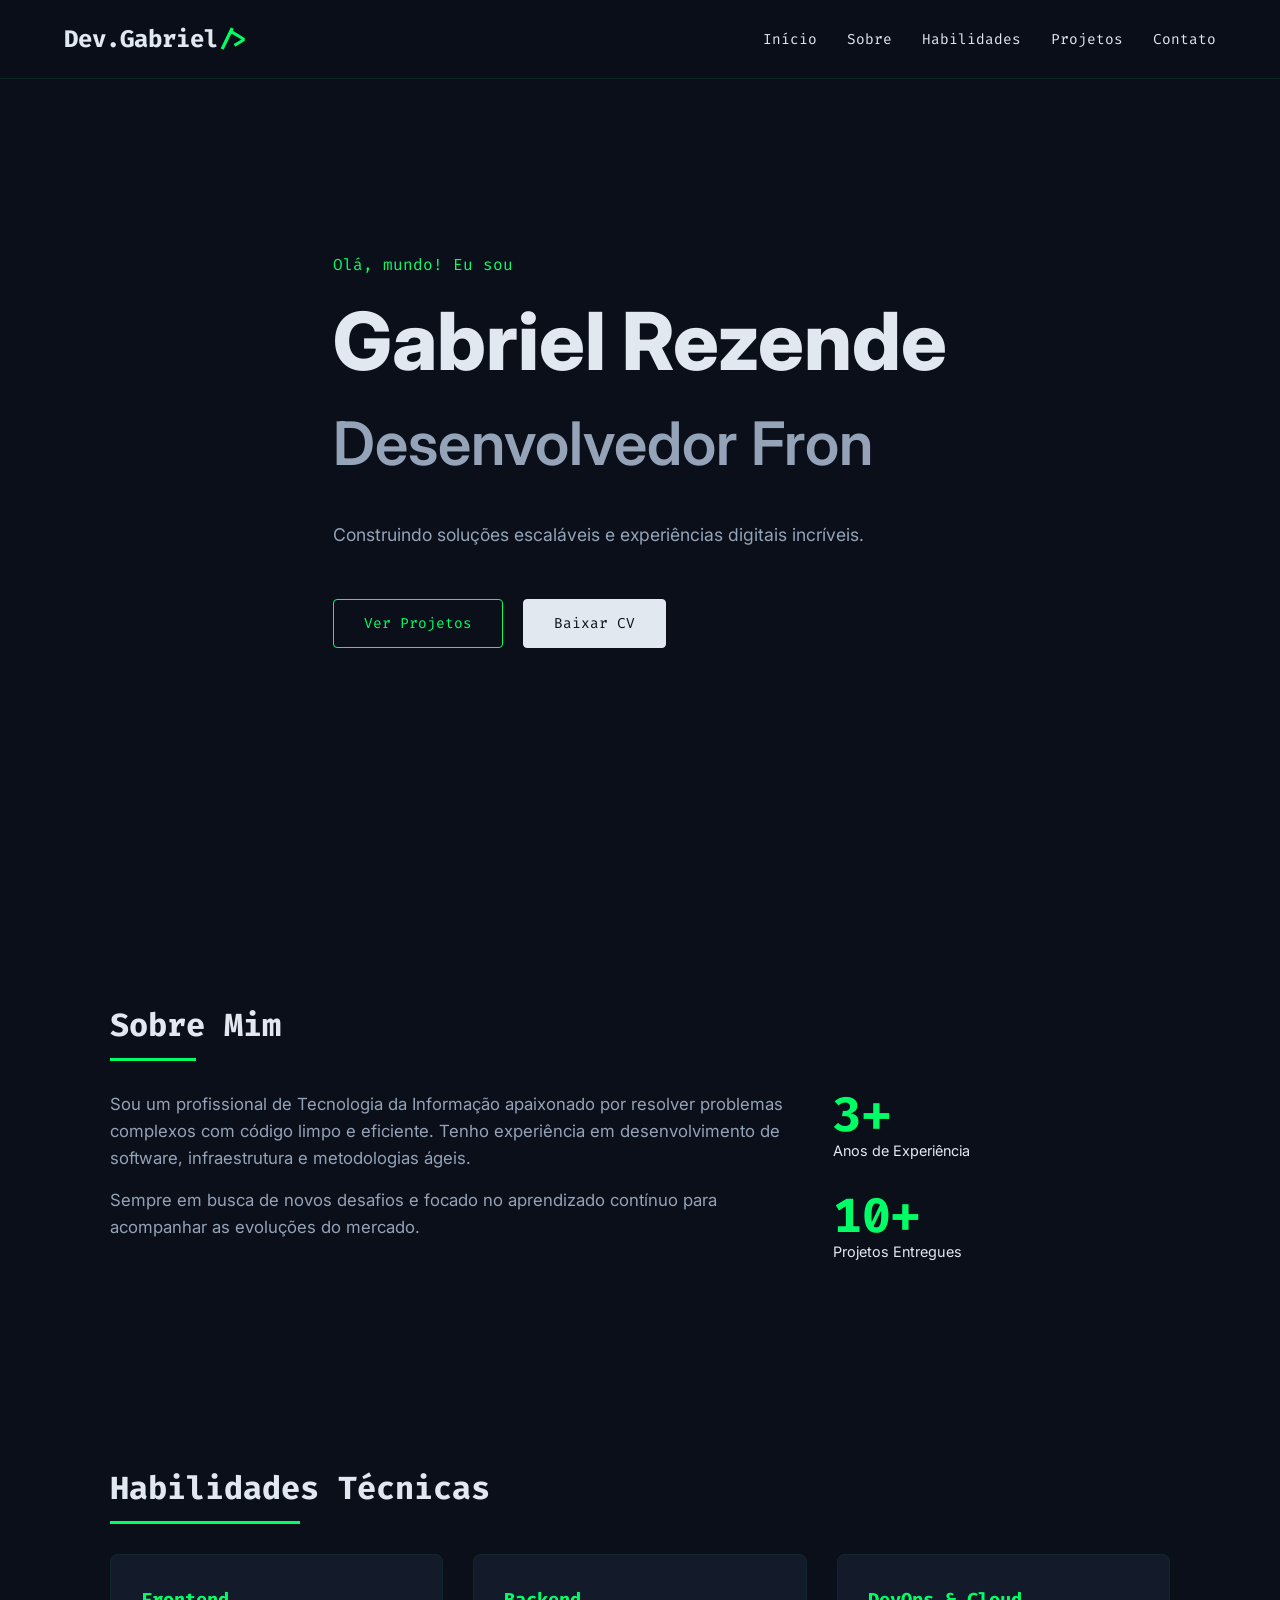
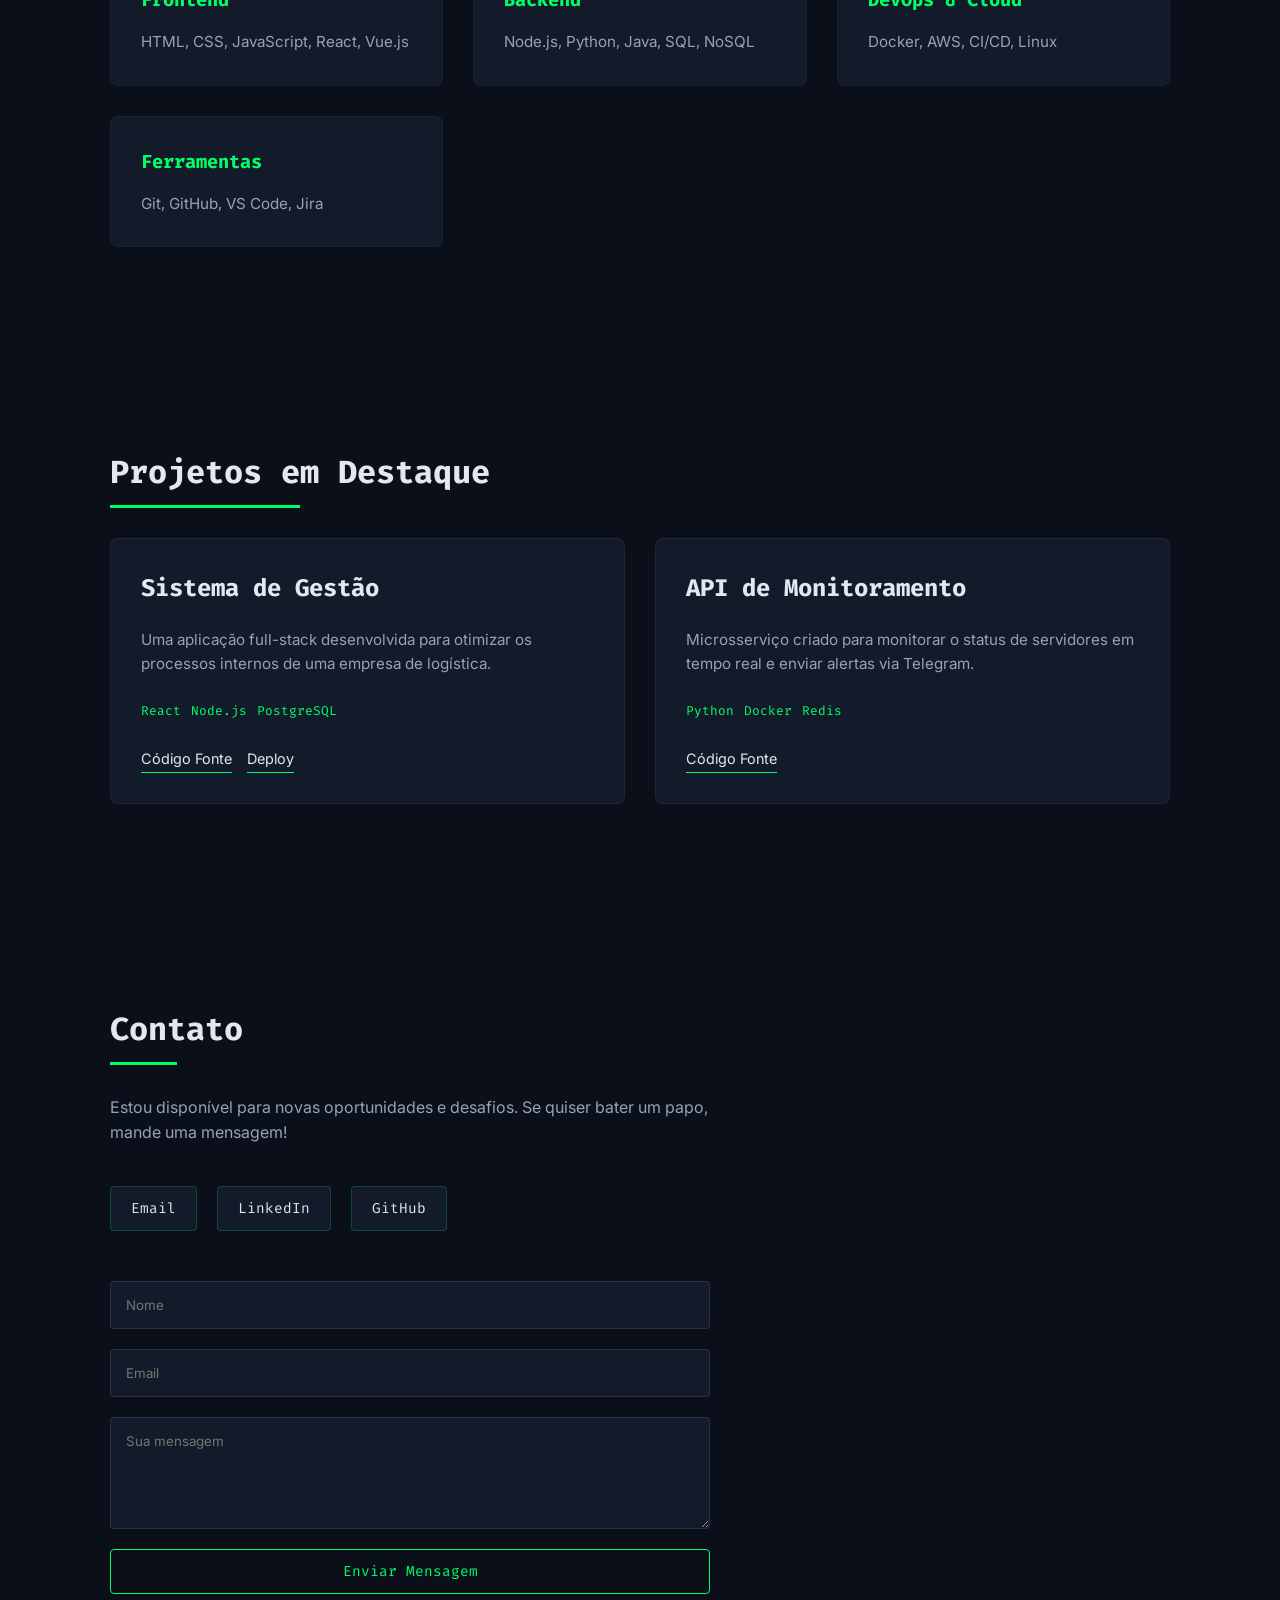
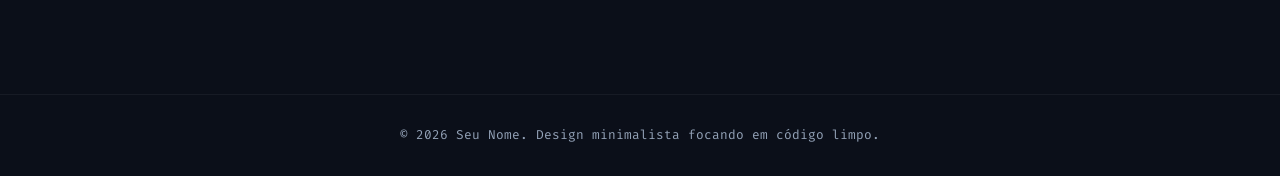
==== portfolio_ti/index.html @ 93a3ac9c "Upload dos Arquivos do Site" ====
<!DOCTYPE html>
<html lang="pt-BR">
<head>
    <meta charset="UTF-8">
    <meta name="viewport" content="width=device-width, initial-scale=1.0">
    <!-- Adicione o título da sua página aqui -->
    <title>Portfólio | Profissional de TI</title>
    <!-- Importando fonte moderna (Inter e Fira Code) -->
    <link rel="preconnect" href="https://fonts.googleapis.com">
    <link rel="preconnect" href="https://fonts.gstatic.com" crossorigin>
    <link href="https://fonts.googleapis.com/css2?family=Fira+Code:wght@400;500;700&family=Inter:wght@300;400;600;800&display=swap" rel="stylesheet">
    <link rel="stylesheet" href="style.css">
</head>
<body>

    <!-- Navegação -->
    <nav class="navbar">
        <div class="logo">
            <!-- Insira seu logo ou nome curto aqui -->
            <span></span>Dev.Gabriel<span>/></span>
        </div>
        <ul class="nav-links">
            <li><a href="#home">Início</a></li>
            <li><a href="#about">Sobre</a></li>
            <li><a href="#skills">Habilidades</a></li>
            <li><a href="#projects">Projetos</a></li>
            <li><a href="#contact">Contato</a></li>
        </ul>
        <div class="hamburger">
            <span class="bar"></span>
            <span class="bar"></span>
            <span class="bar"></span>
        </div>
    </nav>

    <!-- Seção Principal (Hero) -->
    <section id="home" class="hero">
        <div class="hero-content">
            <p class="greeting">Olá, mundo! Eu sou</p>
            <!-- Insira seu nome completo aqui -->
            <h1 class="name">Gabriel Rezende</h1>
            <!-- Insira seu cargo ou especialidade aqui (ex: Desenvolvedor Full Stack, Engenheiro de Dados) -->
            <h2 class="title" id="typewriter">Gestor da T.I.</h2>
            
            <!-- Resumo curto de 1 a 2 linhas -->
            <p class="description">Construindo soluções escaláveis e experiências digitais incríveis.</p>
            
            <div class="cta-buttons">
                <!-- Link para o seu currículo e repositório (ex: GitHub) -->
                <a href="#projects" class="btn primary">Ver Projetos</a>
                <a href="#" class="btn secondary">Baixar CV</a>
            </div>
        </div>
    </section>

    <!-- Seção Sobre Mim -->
    <section id="about" class="section about">
        <div class="container fade-in">
            <h2 class="section-title">Sobre Mim</h2>
            <div class="about-content">
                <div class="about-text">
                    <!-- Insira o texto sobre você, sua experiência, formação e paixões na TI -->
                    <p>Sou um profissional de Tecnologia da Informação apaixonado por resolver problemas complexos com código limpo e eficiente. Tenho experiência em desenvolvimento de software, infraestrutura e metodologias ágeis.</p>
                    <p>Sempre em busca de novos desafios e focado no aprendizado contínuo para acompanhar as evoluções do mercado.</p>
                </div>
                <div class="about-stats">
                    <div class="stat">
                        <!-- Anos de experiência -->
                        <h3>3+</h3>
                        <p>Anos de Experiência</p>
                    </div>
                    <div class="stat">
                        <!-- Projetos concluídos -->
                        <h3>10+</h3>
                        <p>Projetos Entregues</p>
                    </div>
                </div>
            </div>
        </div>
    </section>

    <!-- Seção de Habilidades (Skills) -->
    <section id="skills" class="section skills">
        <div class="container fade-in">
            <h2 class="section-title">Habilidades Técnicas</h2>
            <div class="skills-grid">
                <!-- Adicione ou remova as tecnologias que você domina -->
                <div class="skill-card">
                    <h3>Frontend</h3>
                    <p>HTML, CSS, JavaScript, React, Vue.js</p>
                </div>
                <div class="skill-card">
                    <h3>Backend</h3>
                    <p>Node.js, Python, Java, SQL, NoSQL</p>
                </div>
                <div class="skill-card">
                    <h3>DevOps & Cloud</h3>
                    <p>Docker, AWS, CI/CD, Linux</p>
                </div>
                <div class="skill-card">
                    <h3>Ferramentas</h3>
                    <p>Git, GitHub, VS Code, Jira</p>
                </div>
            </div>
        </div>
    </section>

    <!-- Seção de Projetos -->
    <section id="projects" class="section projects">
        <div class="container fade-in">
            <h2 class="section-title">Projetos em Destaque</h2>
            <div class="projects-grid">
                <!-- Projeto 1 -->
                <div class="project-card">
                    <div class="project-content">
                        <!-- Título do projeto -->
                        <h3>Sistema de Gestão</h3>
                        <!-- Descrição do projeto -->
                        <p>Uma aplicação full-stack desenvolvida para otimizar os processos internos de uma empresa de logística.</p>
                        <!-- Tecnologias usadas -->
                        <div class="tech-stack">
                            <span>React</span>
                            <span>Node.js</span>
                            <span>PostgreSQL</span>
                        </div>
                        <!-- Links do projeto -->
                        <div class="project-links">
                            <a href="#" target="_blank">Código Fonte</a>
                            <a href="#" target="_blank">Deploy</a>
                        </div>
                    </div>
                </div>
                
                <!-- Projeto 2 -->
                <div class="project-card">
                    <div class="project-content">
                        <h3>API de Monitoramento</h3>
                        <p>Microsserviço criado para monitorar o status de servidores em tempo real e enviar alertas via Telegram.</p>
                        <div class="tech-stack">
                            <span>Python</span>
                            <span>Docker</span>
                            <span>Redis</span>
                        </div>
                        <div class="project-links">
                            <a href="#" target="_blank">Código Fonte</a>
                        </div>
                    </div>
                </div>
                
                <!-- Você pode copiar e colar as divs "project-card" para adicionar mais projetos -->
            </div>
        </div>
    </section>

    <!-- Seção de Contato -->
    <section id="contact" class="section contact">
        <div class="container fade-in">
            <h2 class="section-title">Contato</h2>
            <p class="contact-text">Estou disponível para novas oportunidades e desafios. Se quiser bater um papo, mande uma mensagem!</p>
            
            <div class="contact-info">
                <!-- Adicione seus links reais nas propriedades href -->
                <a href="mailto:https://www.gabrielrezende565@gmail.com" class="contact-btn">Email</a>
                <a href="https://www.linkedin.com/in/gabriel-miranda-developer/" target="_blank" class="contact-btn">LinkedIn</a>
                <a href="https://github.com/Gabriel47xx" target="_blank" class="contact-btn">GitHub</a>
            </div>
            
            <!-- Opcional: Formulário de contato simples -->
            <form class="contact-form">
                <input type="text" placeholder="Nome" required>
                <input type="email" placeholder="Email" required>
                <textarea placeholder="Sua mensagem" rows="5" required></textarea>
                <button type="submit" class="btn primary">Enviar Mensagem</button>
            </form>
        </div>
    </section>

    <!-- Rodapé -->
    <footer>
        <p>&copy; 2026 Seu Nome. Design minimalista focando em código limpo.</p>
    </footer>

    <script src="script.js"></script>
</body>
</html>
---- portfolio_ti/style.css ----
/* =========================================
   VARIÁVEIS DE CORES E FONTES
   Tema: Preto e Verde (Minimalista/Moderno)
========================================= */
:root {
    --bg-color: #0b0f19;       /* Fundo quase preto, tom azulado escuro */
    --bg-secondary: #131a2a;   /* Fundo secundário para cards e seções */
    --primary-color: #00ff66;  /* Verde neon (destaque) */
    --primary-dim: rgba(0, 255, 102, 0.1); /* Verde translúcido para fundos/hover */
    --text-main: #e2e8f0;      /* Texto principal (cinza claro/quase branco) */
    --text-muted: #94a3b8;     /* Texto secundário (cinza escuro) */
    --font-heading: 'Fira Code', monospace; /* Fonte tech/código para títulos */
    --font-body: 'Inter', sans-serif;       /* Fonte clean para leitura */
    --transition: all 0.3s ease-in-out;
}

/* =========================================
   RESET BASICO
========================================= */
* {
    margin: 0;
    padding: 0;
    box-sizing: border-box;
}

html {
    scroll-behavior: smooth; /* Rolagem suave ao clicar nos links */
}

body {
    background-color: var(--bg-color);
    color: var(--text-main);
    font-family: var(--font-body);
    line-height: 1.6;
    overflow-x: hidden;
}

a {
    text-decoration: none;
    color: var(--text-main);
    transition: var(--transition);
}

ul {
    list-style: none;
}

.container {
    max-width: 1100px;
    margin: 0 auto;
    padding: 0 20px;
}

.section {
    padding: 100px 0;
}

.section-title {
    font-family: var(--font-heading);
    color: var(--text-main);
    font-size: 2rem;
    margin-bottom: 40px;
    display: inline-block;
    position: relative;
}

.section-title::after {
    content: '';
    position: absolute;
    bottom: -10px;
    left: 0;
    width: 50%;
    height: 3px;
    background-color: var(--primary-color);
}

/* =========================================
   NAVEGAÇÃO (NAVBAR)
========================================= */
.navbar {
    display: flex;
    justify-content: space-between;
    align-items: center;
    padding: 20px 5%;
    background-color: rgba(11, 15, 25, 0.95);
    backdrop-filter: blur(10px);
    position: fixed;
    width: 100%;
    top: 0;
    z-index: 1000;
    border-bottom: 1px solid rgba(0, 255, 102, 0.1);
}

.logo {
    font-family: var(--font-heading);
    font-weight: 700;
    font-size: 1.5rem;
    color: var(--text-main);
}

.logo span {
    color: var(--primary-color);
}

.nav-links {
    display: flex;
    gap: 30px;
}

.nav-links a {
    font-family: var(--font-heading);
    font-size: 0.9rem;
}

.nav-links a:hover {
    color: var(--primary-color);
}

/* Menu Mobile (Hamburger) */
.hamburger {
    display: none;
    cursor: pointer;
}

.hamburger .bar {
    display: block;
    width: 25px;
    height: 3px;
    margin: 5px auto;
    background-color: var(--primary-color);
    transition: var(--transition);
}

/* =========================================
   SEÇÃO HERO (HOME)
========================================= */
.hero {
    height: 100vh;
    display: flex;
    align-items: center;
    justify-content: center;
    padding: 0 5%;
}

.hero-content {
    max-width: 800px;
}

.greeting {
    font-family: var(--font-heading);
    color: var(--primary-color);
    margin-bottom: 20px;
}

.name {
    font-size: clamp(40px, 8vw, 80px);
    font-weight: 800;
    line-height: 1.1;
    margin-bottom: 10px;
}

.title {
    font-size: clamp(30px, 5vw, 60px);
    font-weight: 600;
    color: var(--text-muted);
    margin-bottom: 30px;
}

.description {
    max-width: 600px;
    font-size: 1.1rem;
    color: var(--text-muted);
    margin-bottom: 50px;
}

/* Botões */
.cta-buttons {
    display: flex;
    gap: 20px;
}

.btn {
    padding: 12px 30px;
    border-radius: 4px;
    font-family: var(--font-heading);
    font-size: 0.9rem;
    cursor: pointer;
    text-align: center;
}

.btn.primary {
    background-color: transparent;
    color: var(--primary-color);
    border: 1px solid var(--primary-color);
}

.btn.primary:hover {
    background-color: var(--primary-dim);
}

.btn.secondary {
    background-color: var(--text-main);
    color: var(--bg-color);
    border: 1px solid var(--text-main);
}

.btn.secondary:hover {
    background-color: transparent;
    color: var(--text-main);
}

/* =========================================
   SEÇÃO SOBRE (ABOUT)
========================================= */
.about-content {
    display: grid;
    grid-template-columns: 2fr 1fr;
    gap: 50px;
}

.about-text p {
    color: var(--text-muted);
    margin-bottom: 15px;
    font-size: 1.05rem;
}

.about-stats {
    display: flex;
    flex-direction: column;
    gap: 30px;
}

.stat h3 {
    font-size: 3rem;
    color: var(--primary-color);
    font-family: var(--font-heading);
    line-height: 1;
}

.stat p {
    color: var(--text-main);
    font-size: 0.9rem;
}

/* =========================================
   SEÇÃO HABILIDADES (SKILLS)
========================================= */
.skills-grid {
    display: grid;
    grid-template-columns: repeat(auto-fit, minmax(250px, 1fr));
    gap: 30px;
}

.skill-card {
    background-color: var(--bg-secondary);
    padding: 30px;
    border-radius: 8px;
    border: 1px solid rgba(0, 255, 102, 0.05);
    transition: var(--transition);
}

.skill-card:hover {
    transform: translateY(-5px);
    border-color: var(--primary-color);
    box-shadow: 0 10px 30px -15px var(--primary-color);
}

.skill-card h3 {
    color: var(--primary-color);
    margin-bottom: 15px;
    font-family: var(--font-heading);
}

.skill-card p {
    color: var(--text-muted);
    font-size: 0.95rem;
}

/* =========================================
   SEÇÃO PROJETOS (PROJECTS)
========================================= */
.projects-grid {
    display: grid;
    grid-template-columns: repeat(auto-fit, minmax(300px, 1fr));
    gap: 30px;
}

.project-card {
    background-color: var(--bg-secondary);
    border-radius: 8px;
    padding: 30px;
    border: 1px solid rgba(255, 255, 255, 0.05);
    transition: var(--transition);
    position: relative;
}

.project-card:hover {
    transform: translateY(-5px);
}

.project-content h3 {
    font-family: var(--font-heading);
    font-size: 1.5rem;
    margin-bottom: 20px;
    color: var(--text-main);
}

.project-content p {
    color: var(--text-muted);
    margin-bottom: 25px;
    font-size: 0.95rem;
}

.tech-stack {
    display: flex;
    flex-wrap: wrap;
    gap: 10px;
    margin-bottom: 25px;
    font-family: var(--font-heading);
    font-size: 0.8rem;
    color: var(--primary-color);
}

.project-links {
    display: flex;
    gap: 15px;
}

.project-links a {
    font-size: 0.9rem;
    border-bottom: 1px solid var(--primary-color);
    padding-bottom: 2px;
}

.project-links a:hover {
    color: var(--primary-color);
}

/* =========================================
   SEÇÃO CONTATO (CONTACT)
========================================= */
.contact-text {
    color: var(--text-muted);
    max-width: 600px;
    margin-bottom: 40px;
}

.contact-info {
    display: flex;
    gap: 20px;
    margin-bottom: 50px;
}

.contact-btn {
    padding: 10px 20px;
    background-color: var(--bg-secondary);
    border: 1px solid rgba(0, 255, 102, 0.2);
    border-radius: 4px;
    font-family: var(--font-heading);
    font-size: 0.9rem;
}

.contact-btn:hover {
    background-color: var(--primary-dim);
    border-color: var(--primary-color);
    color: var(--primary-color);
}

/* Formulário de Contato */
.contact-form {
    display: flex;
    flex-direction: column;
    gap: 20px;
    max-width: 600px;
}

.contact-form input,
.contact-form textarea {
    padding: 15px;
    background-color: var(--bg-secondary);
    border: 1px solid rgba(255,255,255,0.1);
    border-radius: 4px;
    color: var(--text-main);
    font-family: var(--font-body);
}

.contact-form input:focus,
.contact-form textarea:focus {
    outline: none;
    border-color: var(--primary-color);
}

/* =========================================
   RODAPÉ E ANIMAÇÕES
========================================= */
footer {
    text-align: center;
    padding: 30px;
    font-family: var(--font-heading);
    font-size: 0.8rem;
    color: var(--text-muted);
    border-top: 1px solid rgba(255,255,255,0.05);
}

/* Classes para animação no JS (Fading in elements as they scroll) */
.fade-in {
    opacity: 0;
    transform: translateY(30px);
    transition: opacity 0.8s ease, transform 0.8s ease;
}

.fade-in.appear {
    opacity: 1;
    transform: translateY(0);
}

/* =========================================
   RESPONSIVIDADE (MOBILE)
========================================= */
@media (max-width: 768px) {
    .nav-links {
        display: none;
        flex-direction: column;
        position: absolute;
        top: 70px;
        left: 0;
        width: 100%;
        background-color: rgba(11, 15, 25, 0.98);
        padding: 20px 0;
        text-align: center;
    }

    .nav-links.active {
        display: flex;
    }

    .hamburger {
        display: block;
    }

    .about-content {
        grid-template-columns: 1fr;
    }

    .cta-buttons {
        flex-direction: column;
    }

    .contact-info {
        flex-wrap: wrap;
    }
}
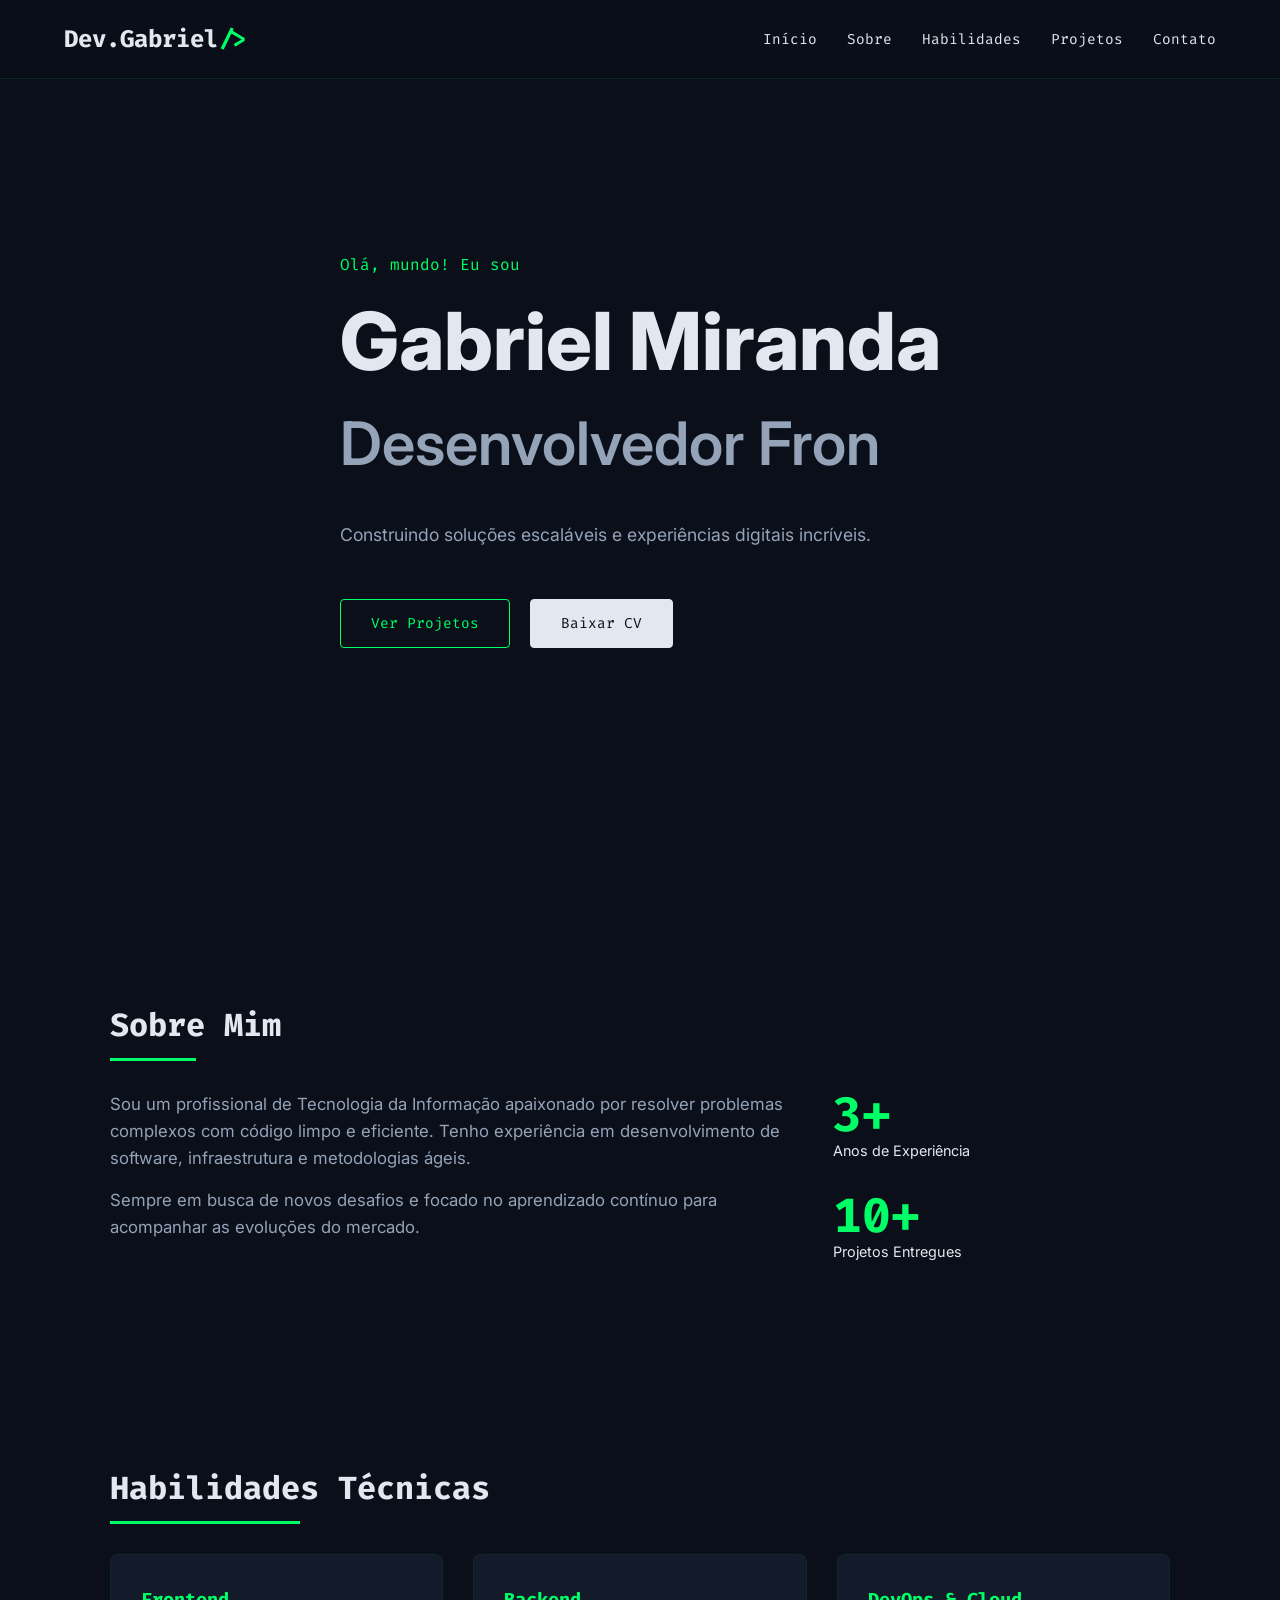
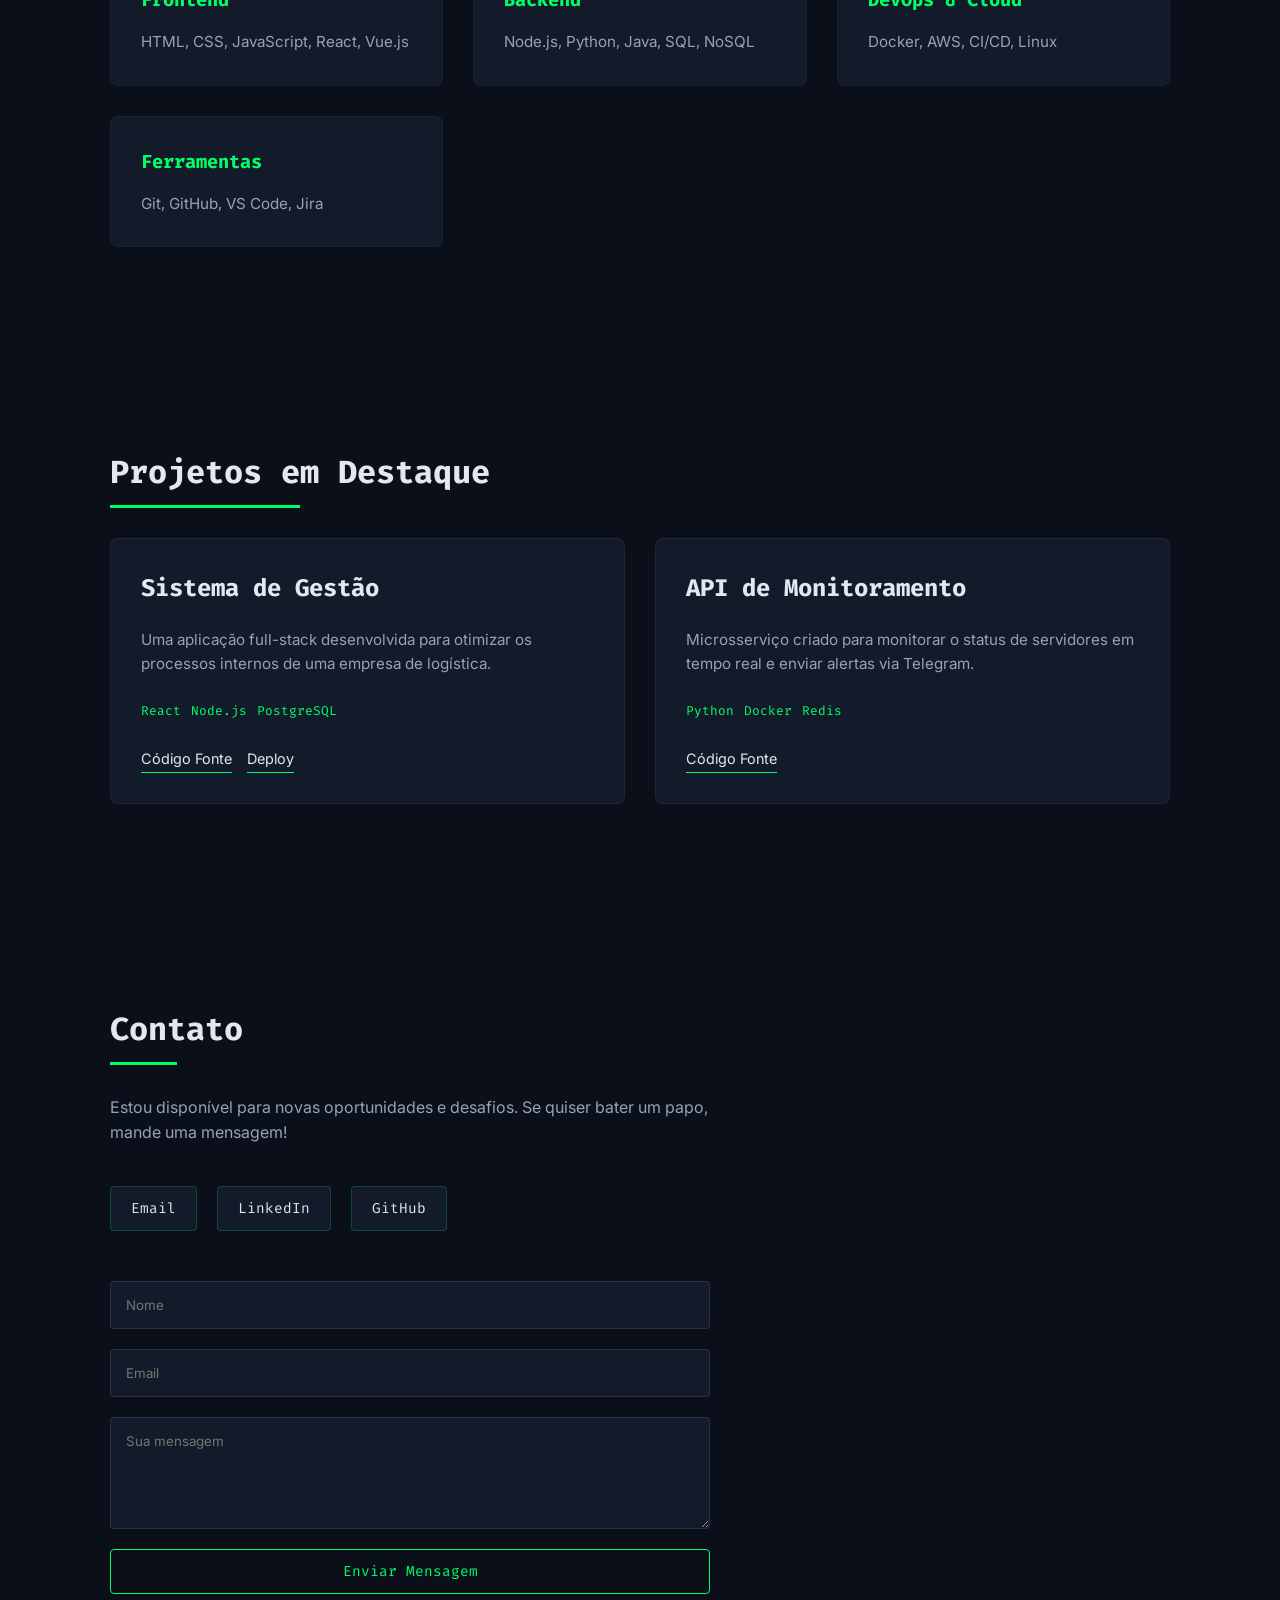
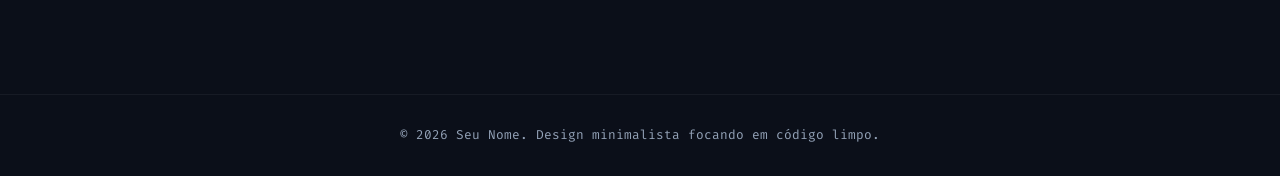
==== commit f74513f1: "Troquei meu nome principal" ====
--- a/portfolio_ti/index.html
+++ b/portfolio_ti/index.html
@@ -38,7 +38,7 @@
         <div class="hero-content">
             <p class="greeting">Olá, mundo! Eu sou</p>
             <!-- Insira seu nome completo aqui -->
-            <h1 class="name">Gabriel Rezende</h1>
+            <h1 class="name">Gabriel Miranda</h1>
             <!-- Insira seu cargo ou especialidade aqui (ex: Desenvolvedor Full Stack, Engenheiro de Dados) -->
             <h2 class="title" id="typewriter">Gestor da T.I.</h2>
             
